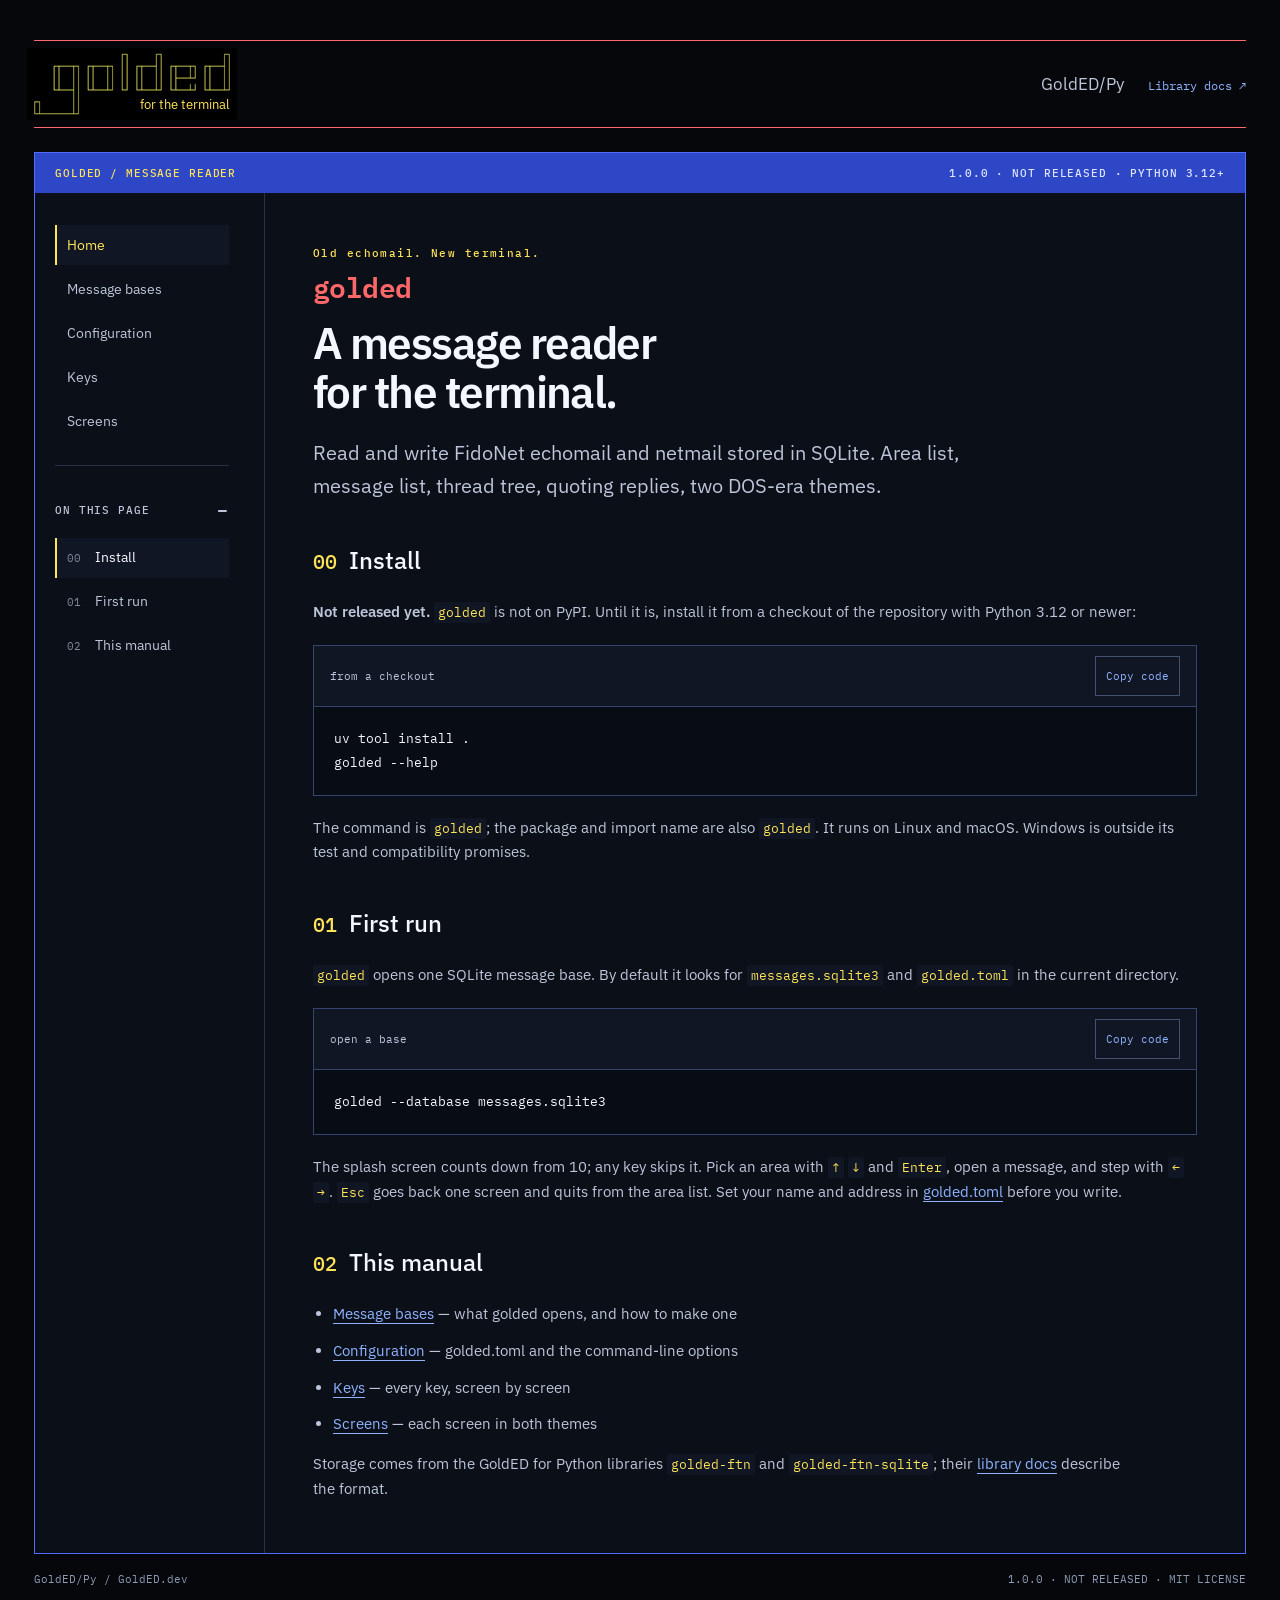
==== site/index.html @ e0a7cb3b "docs: add the HTML manual - Five pages in site/ (home, message bases, configuration, keys,   screens" ====
<!doctype html>
<html lang="en">
<head>
<meta charset="utf-8">
<meta name="viewport" content="width=device-width,initial-scale=1">
<meta name="description" content="golded reads and writes FidoNet echomail and netmail stored in SQLite, in a terminal UI modelled on GoldED.">
<title>golded · GoldED message reader</title>
<link rel="stylesheet" href="assets/manual.css">
<link rel="stylesheet" href="assets/golded.css">
</head>
<body>
<a class="skip" href="#install">Skip to content</a>
<div class="page">
<header class="masthead">
<a class="logo-mark" href="index.html" aria-label="golded home">
<img class="logo" src="assets/golded-logo.png" width="600" height="205" alt="GoldED">
<span class="logo-subtitle" aria-hidden="true">for the terminal</span>
</a>
<div><span>GoldED/Py</span><a href="https://golded-dev.github.io/golded-ftn-python-docs/">Library docs ↗</a></div>
</header>
<div class="shell">
<div class="bar"><span>GOLDED / MESSAGE READER</span><span>1.0.0 · NOT RELEASED · PYTHON 3.12+</span></div>
<div class="layout">
<aside><div class="sidebar">
<nav class="page-nav" aria-label="Manual"><a href="index.html" aria-current="page">Home</a><a href="database.html">Message bases</a><a href="config.html">Configuration</a><a href="keys.html">Keys</a><a href="screens.html">Screens</a></nav>
<details class="contents" open><summary>On this page</summary><nav class="nav" aria-label="Sections"><a href="#install"><span class="num">00</span>Install</a><a href="#first-run"><span class="num">01</span>First run</a><a href="#manual"><span class="num">02</span>This manual</a></nav></details>
</div></aside>
<main><p class="eyebrow">Old echomail. New terminal.</p><p class="command">golded</p><h1>A message reader for the terminal.</h1><p class="hero-lead">Read and write FidoNet echomail and netmail stored in SQLite. Area list, message list, thread tree, quoting replies, two DOS-era themes.</p><section class="guide-section" id="install"><div class="section-title"><span>00</span><h2>Install</h2></div><p><strong>Not released yet.</strong> <code>golded</code> is not on PyPI. Until it is, install it from a checkout of the repository with Python 3.12 or newer:</p><div class="code-pane" id="install-checkout"><div class="code-head"><span>from a checkout</span><button type="button" data-copy="install-checkout-text" hidden>Copy code</button></div><pre><code id="install-checkout-text">uv tool install .
golded --help
</code></pre></div><p>The command is <code>golded</code>; the package and import name are also <code>golded</code>. It runs on Linux and macOS. Windows is outside its test and compatibility promises.</p></section><section class="guide-section" id="first-run"><div class="section-title"><span>01</span><h2>First run</h2></div><p><code>golded</code> opens one SQLite message base. By default it looks for <code>messages.sqlite3</code> and <code>golded.toml</code> in the current directory.</p><div class="code-pane" id="first-run-code"><div class="code-head"><span>open a base</span><button type="button" data-copy="first-run-code-text" hidden>Copy code</button></div><pre><code id="first-run-code-text">golded --database messages.sqlite3
</code></pre></div><p>The splash screen counts down from 10; any key skips it. Pick an area with <code>↑</code> <code>↓</code> and <code>Enter</code>, open a message, and step with <code>←</code> <code>→</code>. <code>Esc</code> goes back one screen and quits from the area list. Set your name and address in <a href="config.html">golded.toml</a> before you write.</p></section><section class="guide-section" id="manual"><div class="section-title"><span>02</span><h2>This manual</h2></div><ul class="contract-list"><li><a href="database.html">Message bases</a> — what golded opens, and how to make one</li><li><a href="config.html">Configuration</a> — golded.toml and the command-line options</li><li><a href="keys.html">Keys</a> — every key, screen by screen</li><li><a href="screens.html">Screens</a> — each screen in both themes</li></ul><p>Storage comes from the GoldED for Python libraries <code>golded-ftn</code> and <code>golded-ftn-sqlite</code>; their <a href="https://golded-dev.github.io/golded-ftn-python-docs/">library docs</a> describe the format.</p></section></main>
</div></div>
<footer><span>GoldED/Py / GoldED.dev</span><span>1.0.0 · NOT RELEASED · MIT LICENSE</span></footer>
</div>

<script>
const contents=document.querySelector('.contents');
if(contents && window.matchMedia('(max-width:800px)').matches) contents.open=false;
for(const button of document.querySelectorAll('[data-copy]')){
  button.hidden=false;
  button.addEventListener('click', async () => {
    const node=document.getElementById(button.dataset.copy);
    const text=node.textContent;
    try {
      if(navigator.clipboard && window.isSecureContext){
        await navigator.clipboard.writeText(text);
      } else {
        const field=document.createElement('textarea');
        field.value=text;
        field.style.position='fixed';
        field.style.opacity='0';
        document.body.append(field);
        field.select();
        const ok=document.execCommand('copy');
        field.remove();
        button.focus();
        if(!ok) throw new Error('copy');
      }
      button.textContent='Copied';
    } catch {
      button.textContent='Select code';
      const range=document.createRange();
      range.selectNodeContents(node);
      const selection=window.getSelection();
      selection.removeAllRanges();
      selection.addRange(range);
    }
    setTimeout(() => button.textContent='Copy code', 1800);
  });
}
const links=[...document.querySelectorAll('.nav a')];
const sections=[...document.querySelectorAll('main section')];
function markSection(id){
  for(const link of links){
    if(link.hash === '#' + id) link.setAttribute('aria-current','location');
    else link.removeAttribute('aria-current');
  }
}
function track(){
  if(!sections.length) return;
  let current=sections[0].id;
  for(const section of sections){
    if(section.getBoundingClientRect().top <= 120) current=section.id;
  }
  const page=document.scrollingElement;
  if(page.scrollHeight > page.clientHeight &&
     Math.ceil(page.scrollTop + page.clientHeight) >= page.scrollHeight - 2){
    current=sections[sections.length - 1].id;
  }
  markSection(current);
}
window.addEventListener('scroll', track, {passive:true});
window.addEventListener('resize', track);
window.addEventListener('hashchange', () => {
  const selected=links.find(link => link.hash === window.location.hash);
  if(selected) markSection(selected.hash.slice(1));
  else track();
});
track();
</script>

</body>
</html>
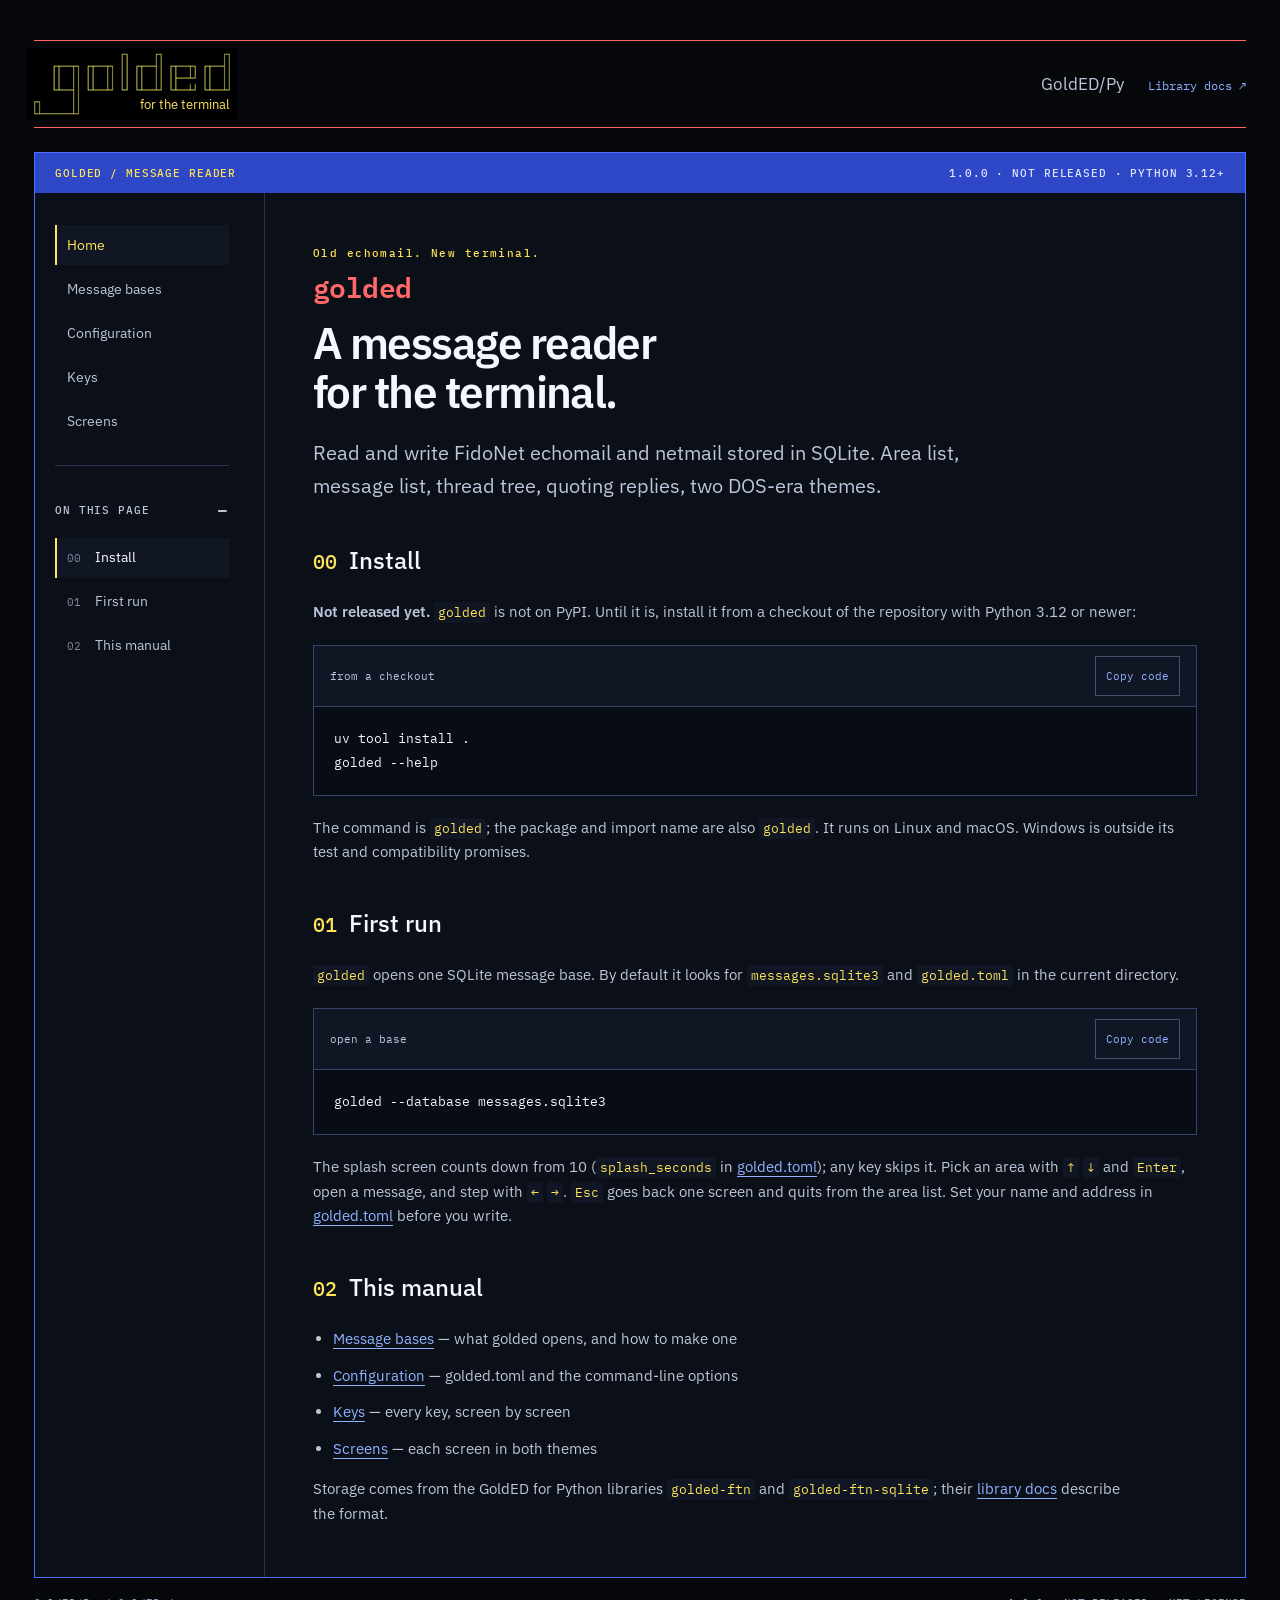
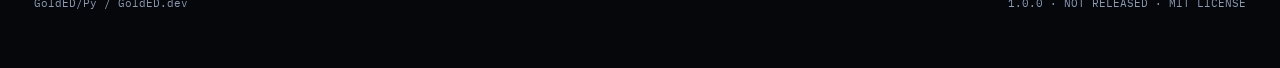
==== commit a3a2dd6c: "feat: make the splash countdown configurable - Add splash_seconds to golded.toml: default 10, 0 skip" ====
--- a/site/index.html
+++ b/site/index.html
@@ -28,7 +28,7 @@
 <main><p class="eyebrow">Old echomail. New terminal.</p><p class="command">golded</p><h1>A message reader for the terminal.</h1><p class="hero-lead">Read and write FidoNet echomail and netmail stored in SQLite. Area list, message list, thread tree, quoting replies, two DOS-era themes.</p><section class="guide-section" id="install"><div class="section-title"><span>00</span><h2>Install</h2></div><p><strong>Not released yet.</strong> <code>golded</code> is not on PyPI. Until it is, install it from a checkout of the repository with Python 3.12 or newer:</p><div class="code-pane" id="install-checkout"><div class="code-head"><span>from a checkout</span><button type="button" data-copy="install-checkout-text" hidden>Copy code</button></div><pre><code id="install-checkout-text">uv tool install .
 golded --help
 </code></pre></div><p>The command is <code>golded</code>; the package and import name are also <code>golded</code>. It runs on Linux and macOS. Windows is outside its test and compatibility promises.</p></section><section class="guide-section" id="first-run"><div class="section-title"><span>01</span><h2>First run</h2></div><p><code>golded</code> opens one SQLite message base. By default it looks for <code>messages.sqlite3</code> and <code>golded.toml</code> in the current directory.</p><div class="code-pane" id="first-run-code"><div class="code-head"><span>open a base</span><button type="button" data-copy="first-run-code-text" hidden>Copy code</button></div><pre><code id="first-run-code-text">golded --database messages.sqlite3
-</code></pre></div><p>The splash screen counts down from 10; any key skips it. Pick an area with <code>↑</code> <code>↓</code> and <code>Enter</code>, open a message, and step with <code>←</code> <code>→</code>. <code>Esc</code> goes back one screen and quits from the area list. Set your name and address in <a href="config.html">golded.toml</a> before you write.</p></section><section class="guide-section" id="manual"><div class="section-title"><span>02</span><h2>This manual</h2></div><ul class="contract-list"><li><a href="database.html">Message bases</a> — what golded opens, and how to make one</li><li><a href="config.html">Configuration</a> — golded.toml and the command-line options</li><li><a href="keys.html">Keys</a> — every key, screen by screen</li><li><a href="screens.html">Screens</a> — each screen in both themes</li></ul><p>Storage comes from the GoldED for Python libraries <code>golded-ftn</code> and <code>golded-ftn-sqlite</code>; their <a href="https://golded-dev.github.io/golded-ftn-python-docs/">library docs</a> describe the format.</p></section></main>
+</code></pre></div><p>The splash screen counts down from 10 (<code>splash_seconds</code> in <a href="config.html">golded.toml</a>); any key skips it. Pick an area with <code>↑</code> <code>↓</code> and <code>Enter</code>, open a message, and step with <code>←</code> <code>→</code>. <code>Esc</code> goes back one screen and quits from the area list. Set your name and address in <a href="config.html">golded.toml</a> before you write.</p></section><section class="guide-section" id="manual"><div class="section-title"><span>02</span><h2>This manual</h2></div><ul class="contract-list"><li><a href="database.html">Message bases</a> — what golded opens, and how to make one</li><li><a href="config.html">Configuration</a> — golded.toml and the command-line options</li><li><a href="keys.html">Keys</a> — every key, screen by screen</li><li><a href="screens.html">Screens</a> — each screen in both themes</li></ul><p>Storage comes from the GoldED for Python libraries <code>golded-ftn</code> and <code>golded-ftn-sqlite</code>; their <a href="https://golded-dev.github.io/golded-ftn-python-docs/">library docs</a> describe the format.</p></section></main>
 </div></div>
 <footer><span>GoldED/Py / GoldED.dev</span><span>1.0.0 · NOT RELEASED · MIT LICENSE</span></footer>
 </div>
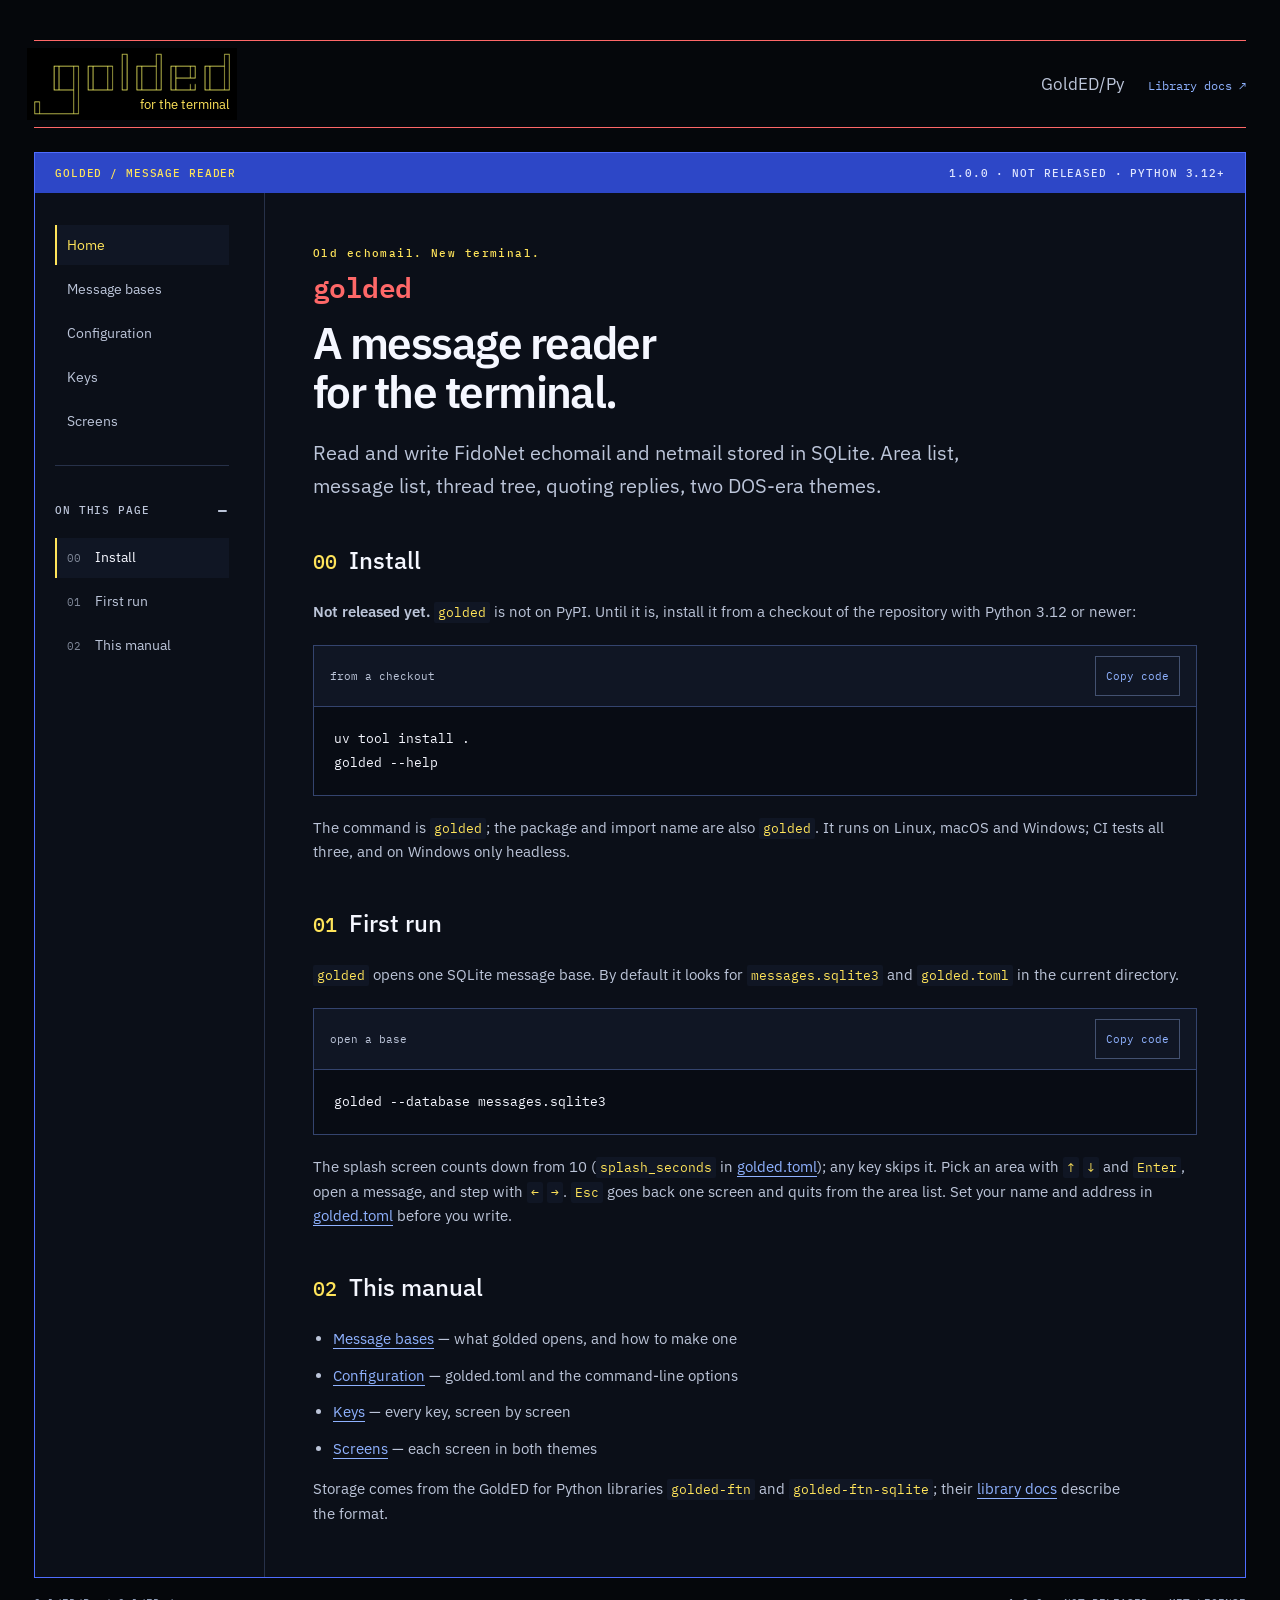
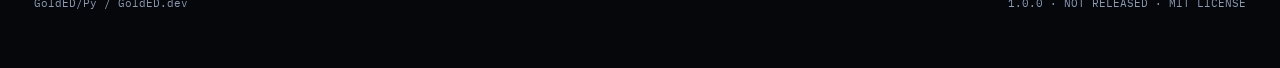
==== commit ad2fa6bc: "ci: require Windows in the test matrix Nobody can test golded by hand on Windows, so CI has to pass " ====
--- a/site/index.html
+++ b/site/index.html
@@ -27,7 +27,7 @@
 </div></aside>
 <main><p class="eyebrow">Old echomail. New terminal.</p><p class="command">golded</p><h1>A message reader for the terminal.</h1><p class="hero-lead">Read and write FidoNet echomail and netmail stored in SQLite. Area list, message list, thread tree, quoting replies, two DOS-era themes.</p><section class="guide-section" id="install"><div class="section-title"><span>00</span><h2>Install</h2></div><p><strong>Not released yet.</strong> <code>golded</code> is not on PyPI. Until it is, install it from a checkout of the repository with Python 3.12 or newer:</p><div class="code-pane" id="install-checkout"><div class="code-head"><span>from a checkout</span><button type="button" data-copy="install-checkout-text" hidden>Copy code</button></div><pre><code id="install-checkout-text">uv tool install .
 golded --help
-</code></pre></div><p>The command is <code>golded</code>; the package and import name are also <code>golded</code>. It runs on Linux and macOS. Windows is outside its test and compatibility promises.</p></section><section class="guide-section" id="first-run"><div class="section-title"><span>01</span><h2>First run</h2></div><p><code>golded</code> opens one SQLite message base. By default it looks for <code>messages.sqlite3</code> and <code>golded.toml</code> in the current directory.</p><div class="code-pane" id="first-run-code"><div class="code-head"><span>open a base</span><button type="button" data-copy="first-run-code-text" hidden>Copy code</button></div><pre><code id="first-run-code-text">golded --database messages.sqlite3
+</code></pre></div><p>The command is <code>golded</code>; the package and import name are also <code>golded</code>. It runs on Linux, macOS and Windows; CI tests all three, and on Windows only headless.</p></section><section class="guide-section" id="first-run"><div class="section-title"><span>01</span><h2>First run</h2></div><p><code>golded</code> opens one SQLite message base. By default it looks for <code>messages.sqlite3</code> and <code>golded.toml</code> in the current directory.</p><div class="code-pane" id="first-run-code"><div class="code-head"><span>open a base</span><button type="button" data-copy="first-run-code-text" hidden>Copy code</button></div><pre><code id="first-run-code-text">golded --database messages.sqlite3
 </code></pre></div><p>The splash screen counts down from 10 (<code>splash_seconds</code> in <a href="config.html">golded.toml</a>); any key skips it. Pick an area with <code>↑</code> <code>↓</code> and <code>Enter</code>, open a message, and step with <code>←</code> <code>→</code>. <code>Esc</code> goes back one screen and quits from the area list. Set your name and address in <a href="config.html">golded.toml</a> before you write.</p></section><section class="guide-section" id="manual"><div class="section-title"><span>02</span><h2>This manual</h2></div><ul class="contract-list"><li><a href="database.html">Message bases</a> — what golded opens, and how to make one</li><li><a href="config.html">Configuration</a> — golded.toml and the command-line options</li><li><a href="keys.html">Keys</a> — every key, screen by screen</li><li><a href="screens.html">Screens</a> — each screen in both themes</li></ul><p>Storage comes from the GoldED for Python libraries <code>golded-ftn</code> and <code>golded-ftn-sqlite</code>; their <a href="https://golded-dev.github.io/golded-ftn-python-docs/">library docs</a> describe the format.</p></section></main>
 </div></div>
 <footer><span>GoldED/Py / GoldED.dev</span><span>1.0.0 · NOT RELEASED · MIT LICENSE</span></footer>
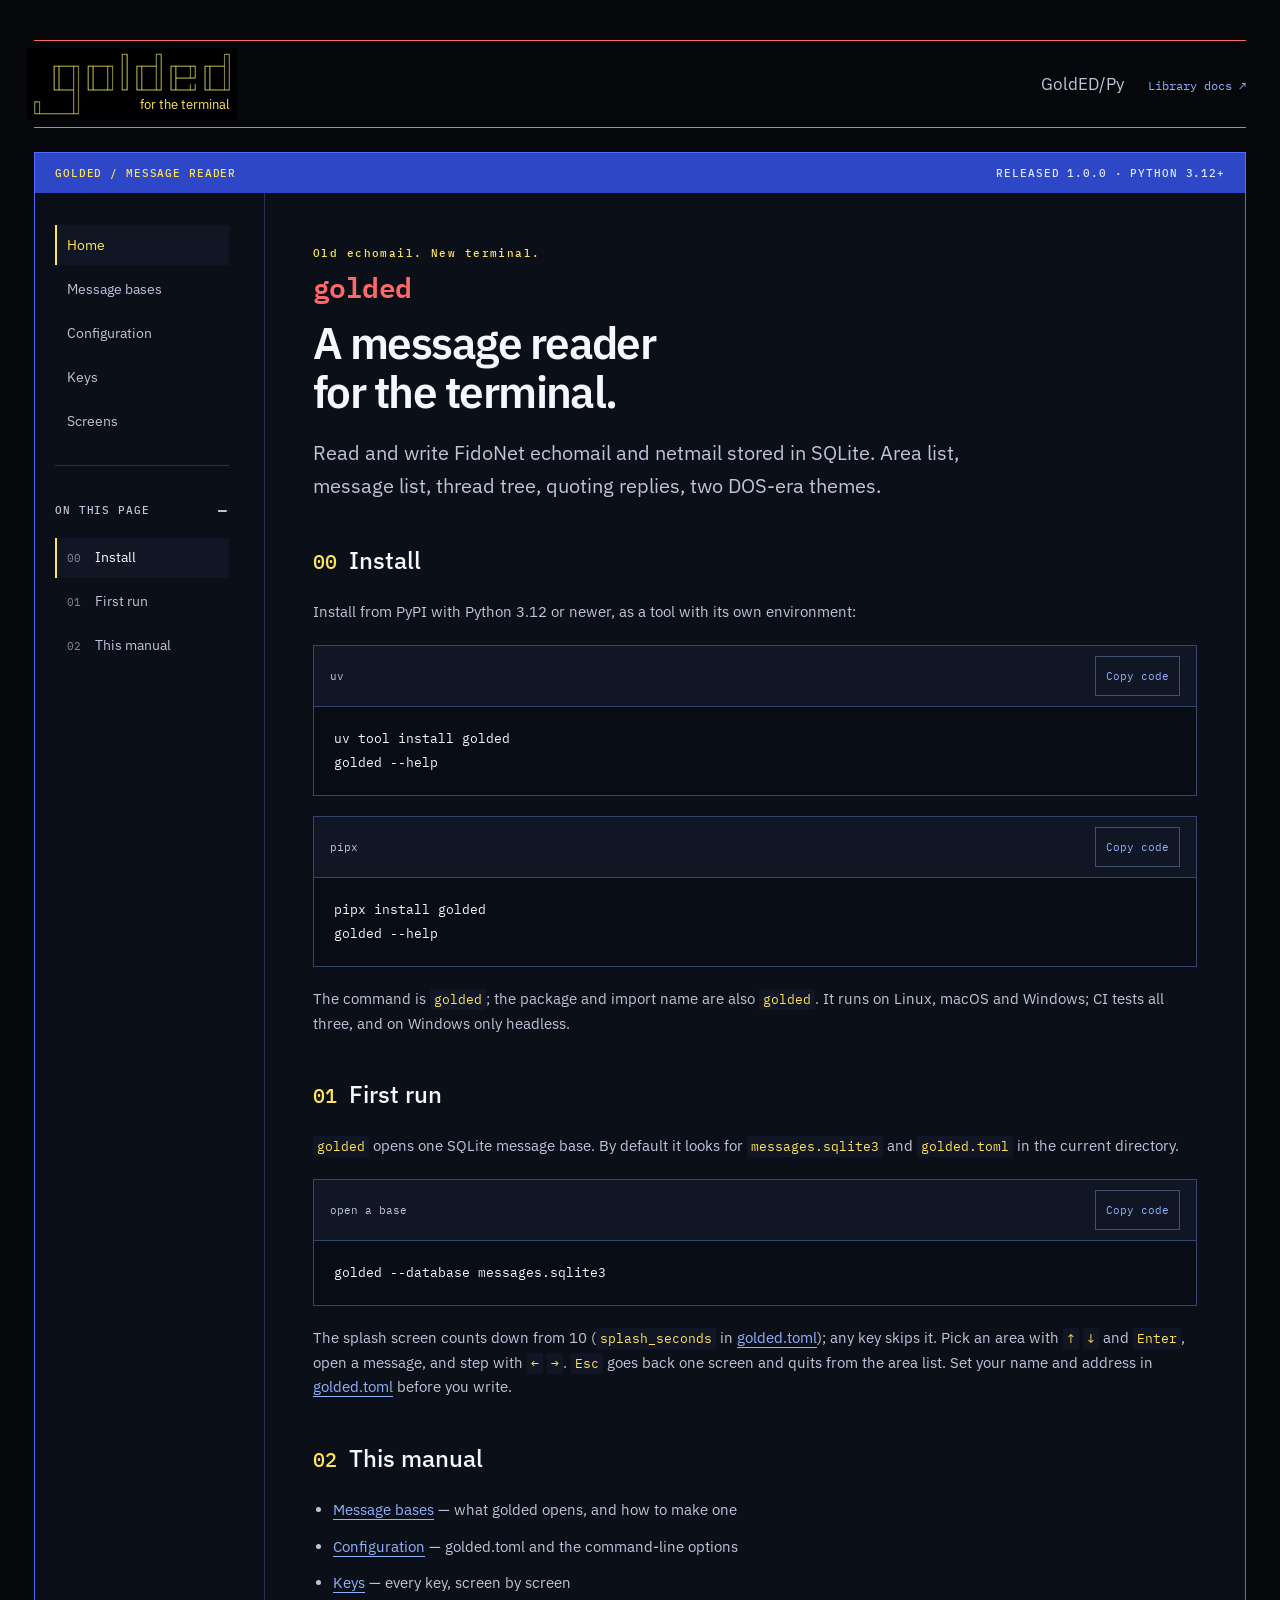
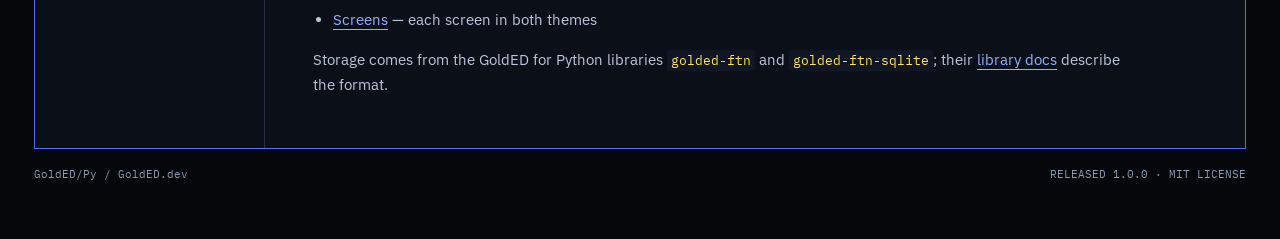
==== commit 52713177: "docs: publish the golded manual Show installation instructions for golded 1.0.0 now that it is avail" ====
--- a/site/index.html
+++ b/site/index.html
@@ -19,18 +19,20 @@
 <div><span>GoldED/Py</span><a href="https://golded-dev.github.io/golded-ftn-python-docs/">Library docs ↗</a></div>
 </header>
 <div class="shell">
-<div class="bar"><span>GOLDED / MESSAGE READER</span><span>1.0.0 · NOT RELEASED · PYTHON 3.12+</span></div>
+<div class="bar"><span>GOLDED / MESSAGE READER</span><span>RELEASED 1.0.0 · PYTHON 3.12+</span></div>
 <div class="layout">
 <aside><div class="sidebar">
 <nav class="page-nav" aria-label="Manual"><a href="index.html" aria-current="page">Home</a><a href="database.html">Message bases</a><a href="config.html">Configuration</a><a href="keys.html">Keys</a><a href="screens.html">Screens</a></nav>
 <details class="contents" open><summary>On this page</summary><nav class="nav" aria-label="Sections"><a href="#install"><span class="num">00</span>Install</a><a href="#first-run"><span class="num">01</span>First run</a><a href="#manual"><span class="num">02</span>This manual</a></nav></details>
 </div></aside>
-<main><p class="eyebrow">Old echomail. New terminal.</p><p class="command">golded</p><h1>A message reader for the terminal.</h1><p class="hero-lead">Read and write FidoNet echomail and netmail stored in SQLite. Area list, message list, thread tree, quoting replies, two DOS-era themes.</p><section class="guide-section" id="install"><div class="section-title"><span>00</span><h2>Install</h2></div><p><strong>Not released yet.</strong> <code>golded</code> is not on PyPI. Until it is, install it from a checkout of the repository with Python 3.12 or newer:</p><div class="code-pane" id="install-checkout"><div class="code-head"><span>from a checkout</span><button type="button" data-copy="install-checkout-text" hidden>Copy code</button></div><pre><code id="install-checkout-text">uv tool install .
+<main><p class="eyebrow">Old echomail. New terminal.</p><p class="command">golded</p><h1>A message reader for the terminal.</h1><p class="hero-lead">Read and write FidoNet echomail and netmail stored in SQLite. Area list, message list, thread tree, quoting replies, two DOS-era themes.</p><section class="guide-section" id="install"><div class="section-title"><span>00</span><h2>Install</h2></div><p>Install from PyPI with Python 3.12 or newer, as a tool with its own environment:</p><div class="code-pane" id="install-uv"><div class="code-head"><span>uv</span><button type="button" data-copy="install-uv-text" hidden>Copy code</button></div><pre><code id="install-uv-text">uv tool install golded
+golded --help
+</code></pre></div><div class="code-pane" id="install-pipx"><div class="code-head"><span>pipx</span><button type="button" data-copy="install-pipx-text" hidden>Copy code</button></div><pre><code id="install-pipx-text">pipx install golded
 golded --help
 </code></pre></div><p>The command is <code>golded</code>; the package and import name are also <code>golded</code>. It runs on Linux, macOS and Windows; CI tests all three, and on Windows only headless.</p></section><section class="guide-section" id="first-run"><div class="section-title"><span>01</span><h2>First run</h2></div><p><code>golded</code> opens one SQLite message base. By default it looks for <code>messages.sqlite3</code> and <code>golded.toml</code> in the current directory.</p><div class="code-pane" id="first-run-code"><div class="code-head"><span>open a base</span><button type="button" data-copy="first-run-code-text" hidden>Copy code</button></div><pre><code id="first-run-code-text">golded --database messages.sqlite3
 </code></pre></div><p>The splash screen counts down from 10 (<code>splash_seconds</code> in <a href="config.html">golded.toml</a>); any key skips it. Pick an area with <code>↑</code> <code>↓</code> and <code>Enter</code>, open a message, and step with <code>←</code> <code>→</code>. <code>Esc</code> goes back one screen and quits from the area list. Set your name and address in <a href="config.html">golded.toml</a> before you write.</p></section><section class="guide-section" id="manual"><div class="section-title"><span>02</span><h2>This manual</h2></div><ul class="contract-list"><li><a href="database.html">Message bases</a> — what golded opens, and how to make one</li><li><a href="config.html">Configuration</a> — golded.toml and the command-line options</li><li><a href="keys.html">Keys</a> — every key, screen by screen</li><li><a href="screens.html">Screens</a> — each screen in both themes</li></ul><p>Storage comes from the GoldED for Python libraries <code>golded-ftn</code> and <code>golded-ftn-sqlite</code>; their <a href="https://golded-dev.github.io/golded-ftn-python-docs/">library docs</a> describe the format.</p></section></main>
 </div></div>
-<footer><span>GoldED/Py / GoldED.dev</span><span>1.0.0 · NOT RELEASED · MIT LICENSE</span></footer>
+<footer><span>GoldED/Py / GoldED.dev</span><span>RELEASED 1.0.0 · MIT LICENSE</span></footer>
 </div>
 
 <script>
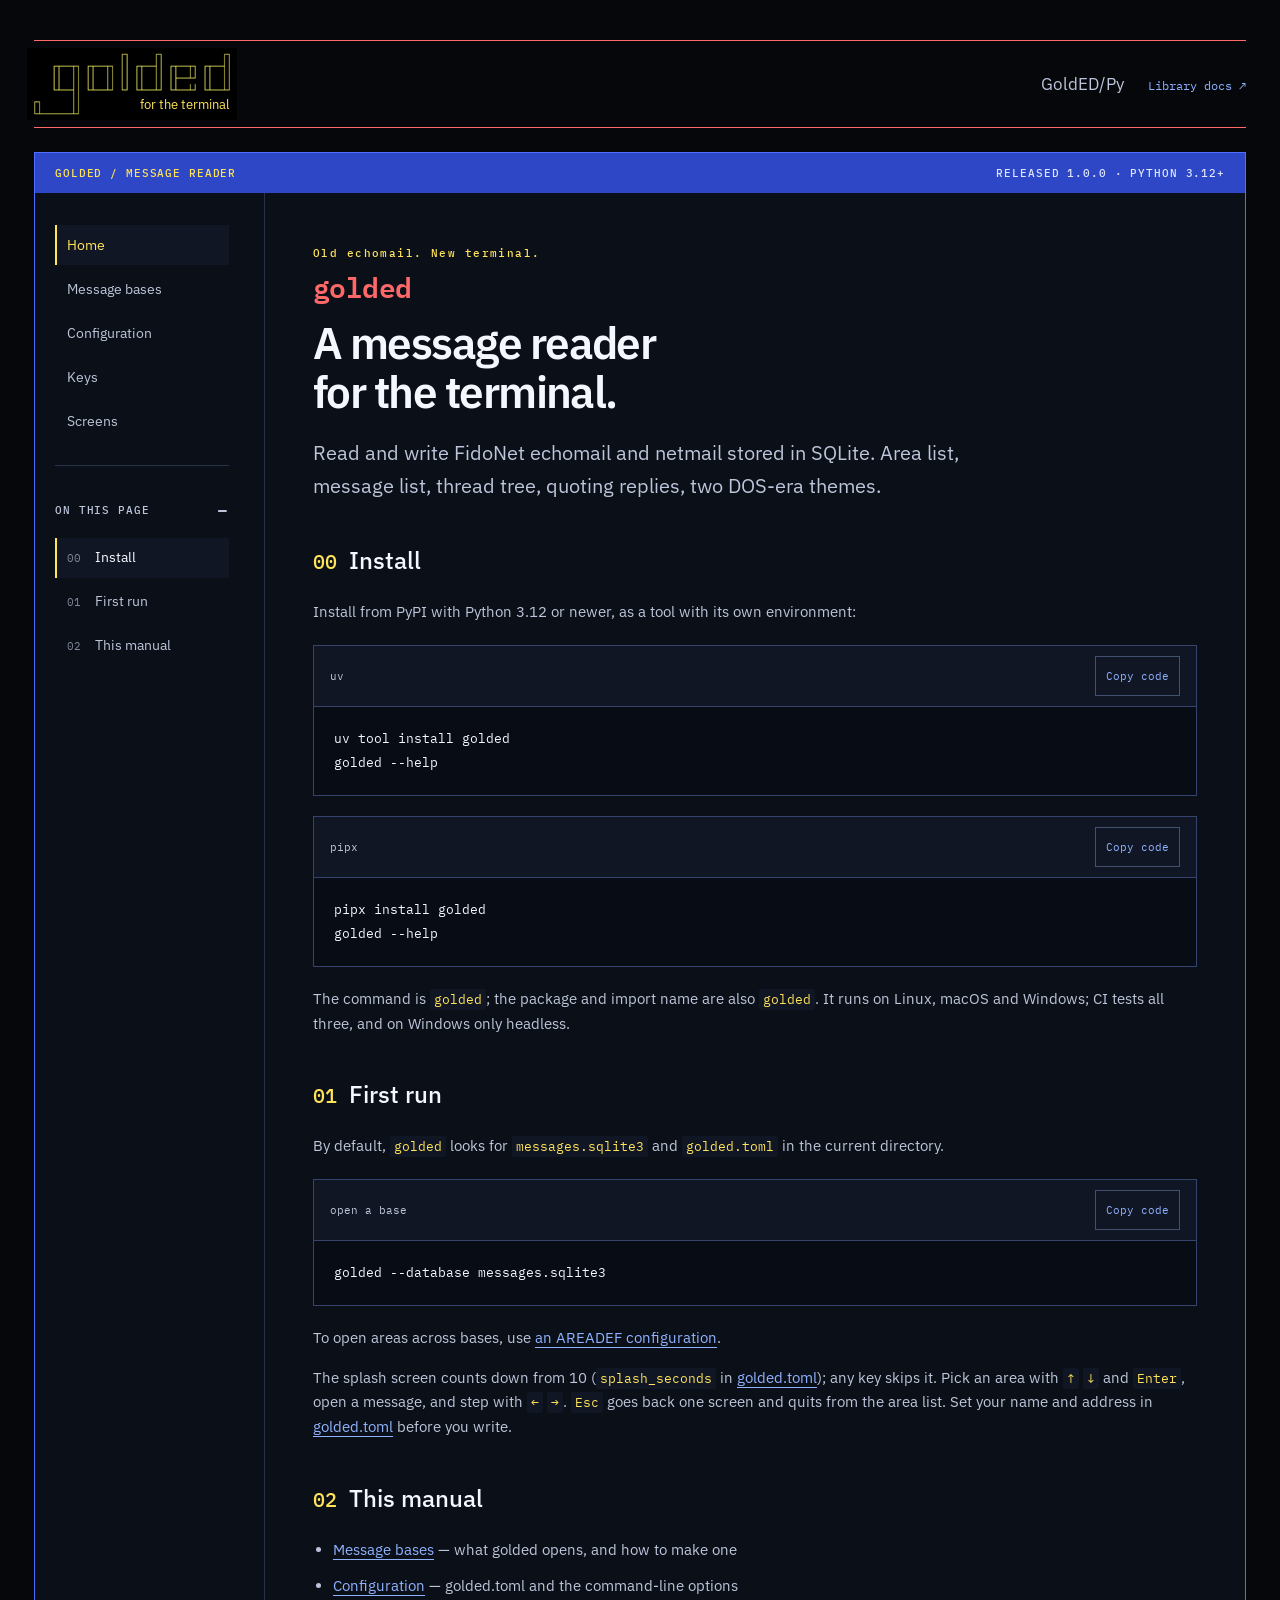
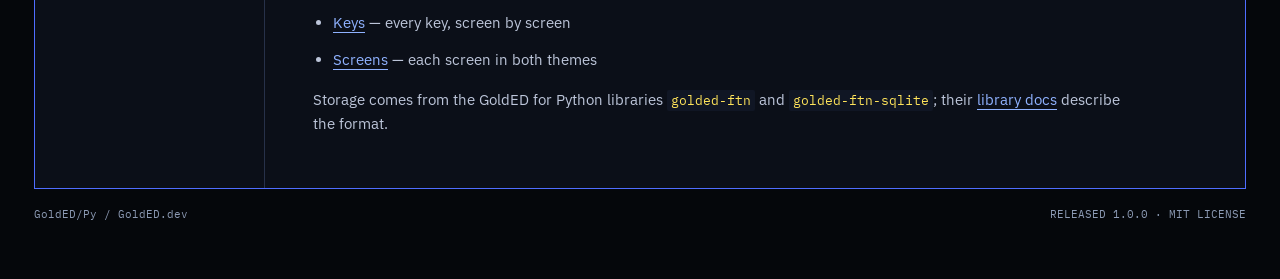
==== commit ad5fd250: "feat: support classic GoldED area configuration Read AREADEF entries and route configured areas to t" ====
--- a/site/index.html
+++ b/site/index.html
@@ -29,8 +29,8 @@
 golded --help
 </code></pre></div><div class="code-pane" id="install-pipx"><div class="code-head"><span>pipx</span><button type="button" data-copy="install-pipx-text" hidden>Copy code</button></div><pre><code id="install-pipx-text">pipx install golded
 golded --help
-</code></pre></div><p>The command is <code>golded</code>; the package and import name are also <code>golded</code>. It runs on Linux, macOS and Windows; CI tests all three, and on Windows only headless.</p></section><section class="guide-section" id="first-run"><div class="section-title"><span>01</span><h2>First run</h2></div><p><code>golded</code> opens one SQLite message base. By default it looks for <code>messages.sqlite3</code> and <code>golded.toml</code> in the current directory.</p><div class="code-pane" id="first-run-code"><div class="code-head"><span>open a base</span><button type="button" data-copy="first-run-code-text" hidden>Copy code</button></div><pre><code id="first-run-code-text">golded --database messages.sqlite3
-</code></pre></div><p>The splash screen counts down from 10 (<code>splash_seconds</code> in <a href="config.html">golded.toml</a>); any key skips it. Pick an area with <code>↑</code> <code>↓</code> and <code>Enter</code>, open a message, and step with <code>←</code> <code>→</code>. <code>Esc</code> goes back one screen and quits from the area list. Set your name and address in <a href="config.html">golded.toml</a> before you write.</p></section><section class="guide-section" id="manual"><div class="section-title"><span>02</span><h2>This manual</h2></div><ul class="contract-list"><li><a href="database.html">Message bases</a> — what golded opens, and how to make one</li><li><a href="config.html">Configuration</a> — golded.toml and the command-line options</li><li><a href="keys.html">Keys</a> — every key, screen by screen</li><li><a href="screens.html">Screens</a> — each screen in both themes</li></ul><p>Storage comes from the GoldED for Python libraries <code>golded-ftn</code> and <code>golded-ftn-sqlite</code>; their <a href="https://golded-dev.github.io/golded-ftn-python-docs/">library docs</a> describe the format.</p></section></main>
+</code></pre></div><p>The command is <code>golded</code>; the package and import name are also <code>golded</code>. It runs on Linux, macOS and Windows; CI tests all three, and on Windows only headless.</p></section><section class="guide-section" id="first-run"><div class="section-title"><span>01</span><h2>First run</h2></div><p>By default, <code>golded</code> looks for <code>messages.sqlite3</code> and <code>golded.toml</code> in the current directory.</p><div class="code-pane" id="first-run-code"><div class="code-head"><span>open a base</span><button type="button" data-copy="first-run-code-text" hidden>Copy code</button></div><pre><code id="first-run-code-text">golded --database messages.sqlite3
+</code></pre></div><p>To open areas across bases, use <a href="config.html#areadef">an AREADEF configuration</a>.</p><p>The splash screen counts down from 10 (<code>splash_seconds</code> in <a href="config.html">golded.toml</a>); any key skips it. Pick an area with <code>↑</code> <code>↓</code> and <code>Enter</code>, open a message, and step with <code>←</code> <code>→</code>. <code>Esc</code> goes back one screen and quits from the area list. Set your name and address in <a href="config.html">golded.toml</a> before you write.</p></section><section class="guide-section" id="manual"><div class="section-title"><span>02</span><h2>This manual</h2></div><ul class="contract-list"><li><a href="database.html">Message bases</a> — what golded opens, and how to make one</li><li><a href="config.html">Configuration</a> — golded.toml and the command-line options</li><li><a href="keys.html">Keys</a> — every key, screen by screen</li><li><a href="screens.html">Screens</a> — each screen in both themes</li></ul><p>Storage comes from the GoldED for Python libraries <code>golded-ftn</code> and <code>golded-ftn-sqlite</code>; their <a href="https://golded-dev.github.io/golded-ftn-python-docs/">library docs</a> describe the format.</p></section></main>
 </div></div>
 <footer><span>GoldED/Py / GoldED.dev</span><span>RELEASED 1.0.0 · MIT LICENSE</span></footer>
 </div>
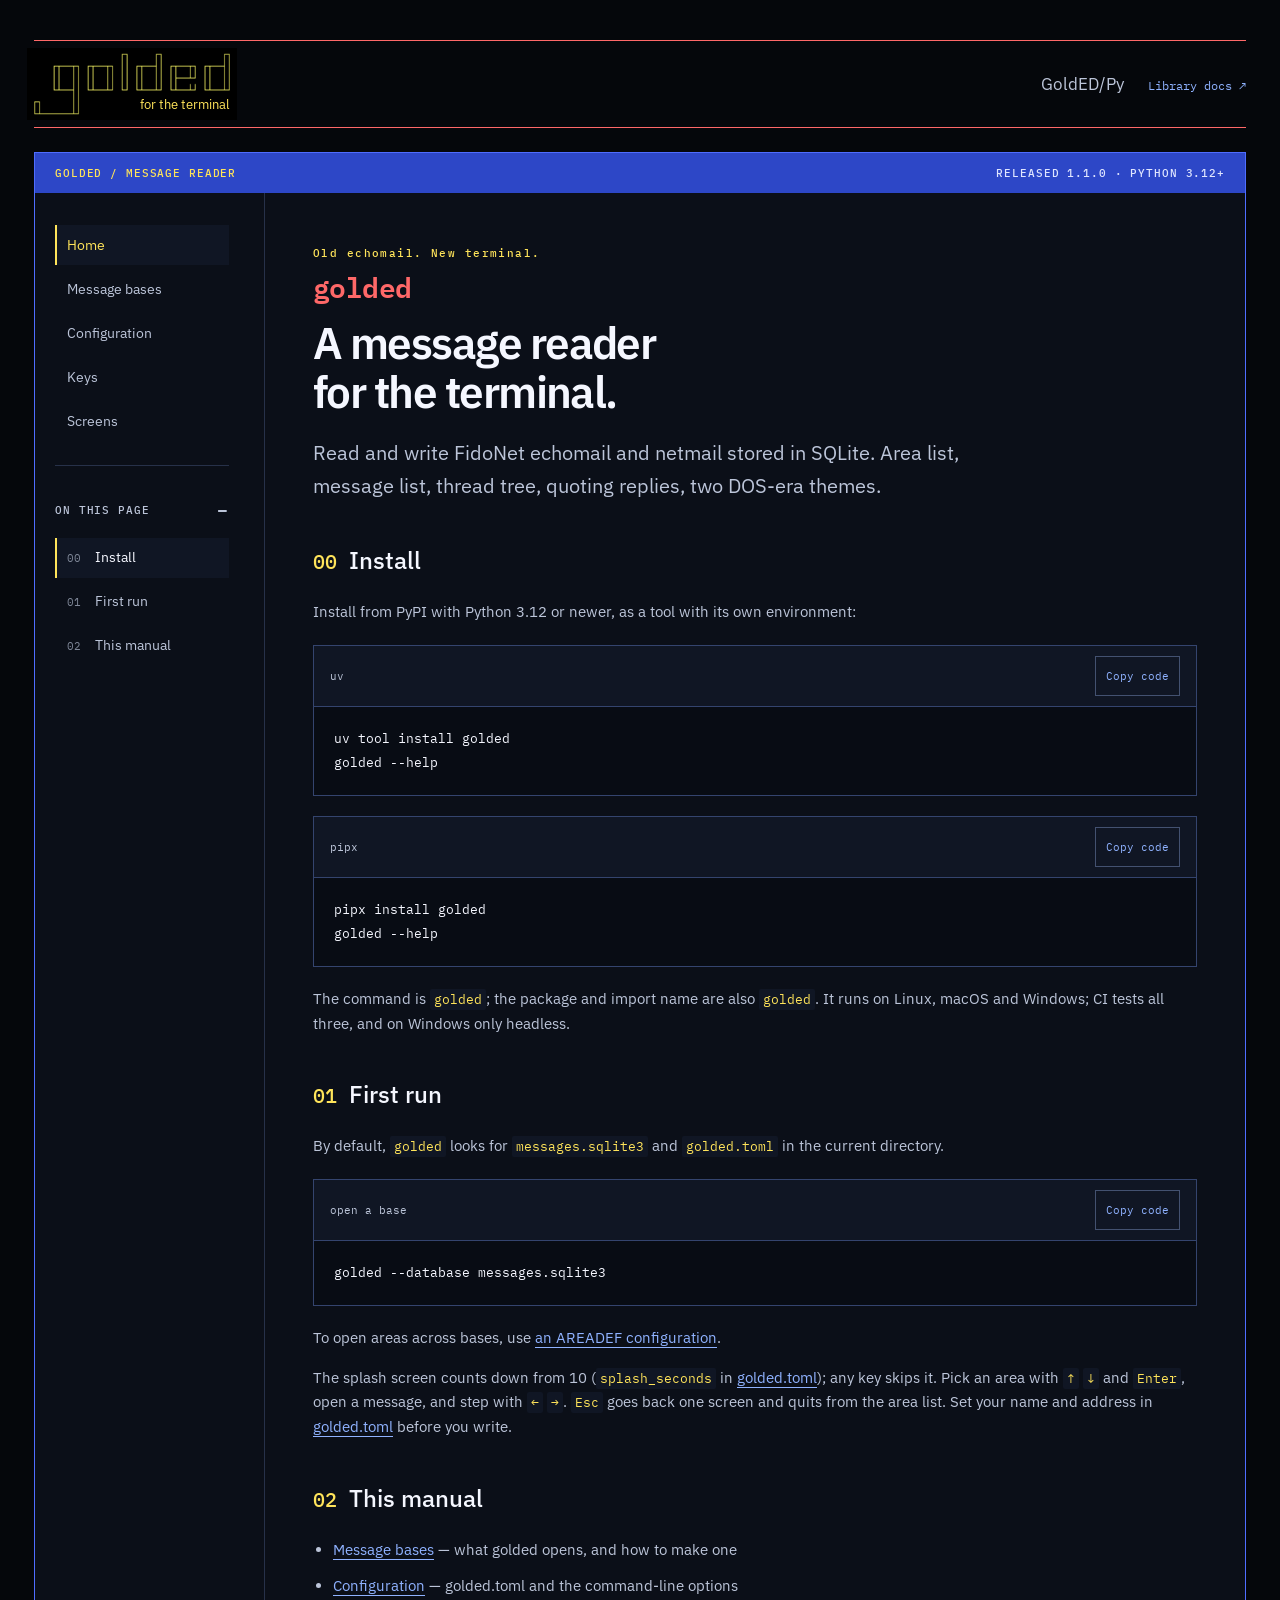
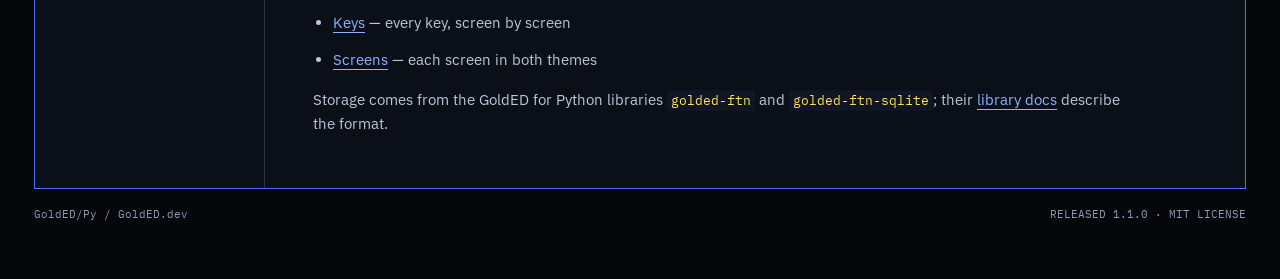
==== commit b6fd0a2b: "chore: prepare GoldED 1.1.0 Release the combined message-base support and require the Windows writer" ====
--- a/site/index.html
+++ b/site/index.html
@@ -19,7 +19,7 @@
 <div><span>GoldED/Py</span><a href="https://golded-dev.github.io/golded-ftn-python-docs/">Library docs ↗</a></div>
 </header>
 <div class="shell">
-<div class="bar"><span>GOLDED / MESSAGE READER</span><span>RELEASED 1.0.0 · PYTHON 3.12+</span></div>
+<div class="bar"><span>GOLDED / MESSAGE READER</span><span>RELEASED 1.1.0 · PYTHON 3.12+</span></div>
 <div class="layout">
 <aside><div class="sidebar">
 <nav class="page-nav" aria-label="Manual"><a href="index.html" aria-current="page">Home</a><a href="database.html">Message bases</a><a href="config.html">Configuration</a><a href="keys.html">Keys</a><a href="screens.html">Screens</a></nav>
@@ -32,7 +32,7 @@
 </code></pre></div><p>The command is <code>golded</code>; the package and import name are also <code>golded</code>. It runs on Linux, macOS and Windows; CI tests all three, and on Windows only headless.</p></section><section class="guide-section" id="first-run"><div class="section-title"><span>01</span><h2>First run</h2></div><p>By default, <code>golded</code> looks for <code>messages.sqlite3</code> and <code>golded.toml</code> in the current directory.</p><div class="code-pane" id="first-run-code"><div class="code-head"><span>open a base</span><button type="button" data-copy="first-run-code-text" hidden>Copy code</button></div><pre><code id="first-run-code-text">golded --database messages.sqlite3
 </code></pre></div><p>To open areas across bases, use <a href="config.html#areadef">an AREADEF configuration</a>.</p><p>The splash screen counts down from 10 (<code>splash_seconds</code> in <a href="config.html">golded.toml</a>); any key skips it. Pick an area with <code>↑</code> <code>↓</code> and <code>Enter</code>, open a message, and step with <code>←</code> <code>→</code>. <code>Esc</code> goes back one screen and quits from the area list. Set your name and address in <a href="config.html">golded.toml</a> before you write.</p></section><section class="guide-section" id="manual"><div class="section-title"><span>02</span><h2>This manual</h2></div><ul class="contract-list"><li><a href="database.html">Message bases</a> — what golded opens, and how to make one</li><li><a href="config.html">Configuration</a> — golded.toml and the command-line options</li><li><a href="keys.html">Keys</a> — every key, screen by screen</li><li><a href="screens.html">Screens</a> — each screen in both themes</li></ul><p>Storage comes from the GoldED for Python libraries <code>golded-ftn</code> and <code>golded-ftn-sqlite</code>; their <a href="https://golded-dev.github.io/golded-ftn-python-docs/">library docs</a> describe the format.</p></section></main>
 </div></div>
-<footer><span>GoldED/Py / GoldED.dev</span><span>RELEASED 1.0.0 · MIT LICENSE</span></footer>
+<footer><span>GoldED/Py / GoldED.dev</span><span>RELEASED 1.1.0 · MIT LICENSE</span></footer>
 </div>
 
 <script>
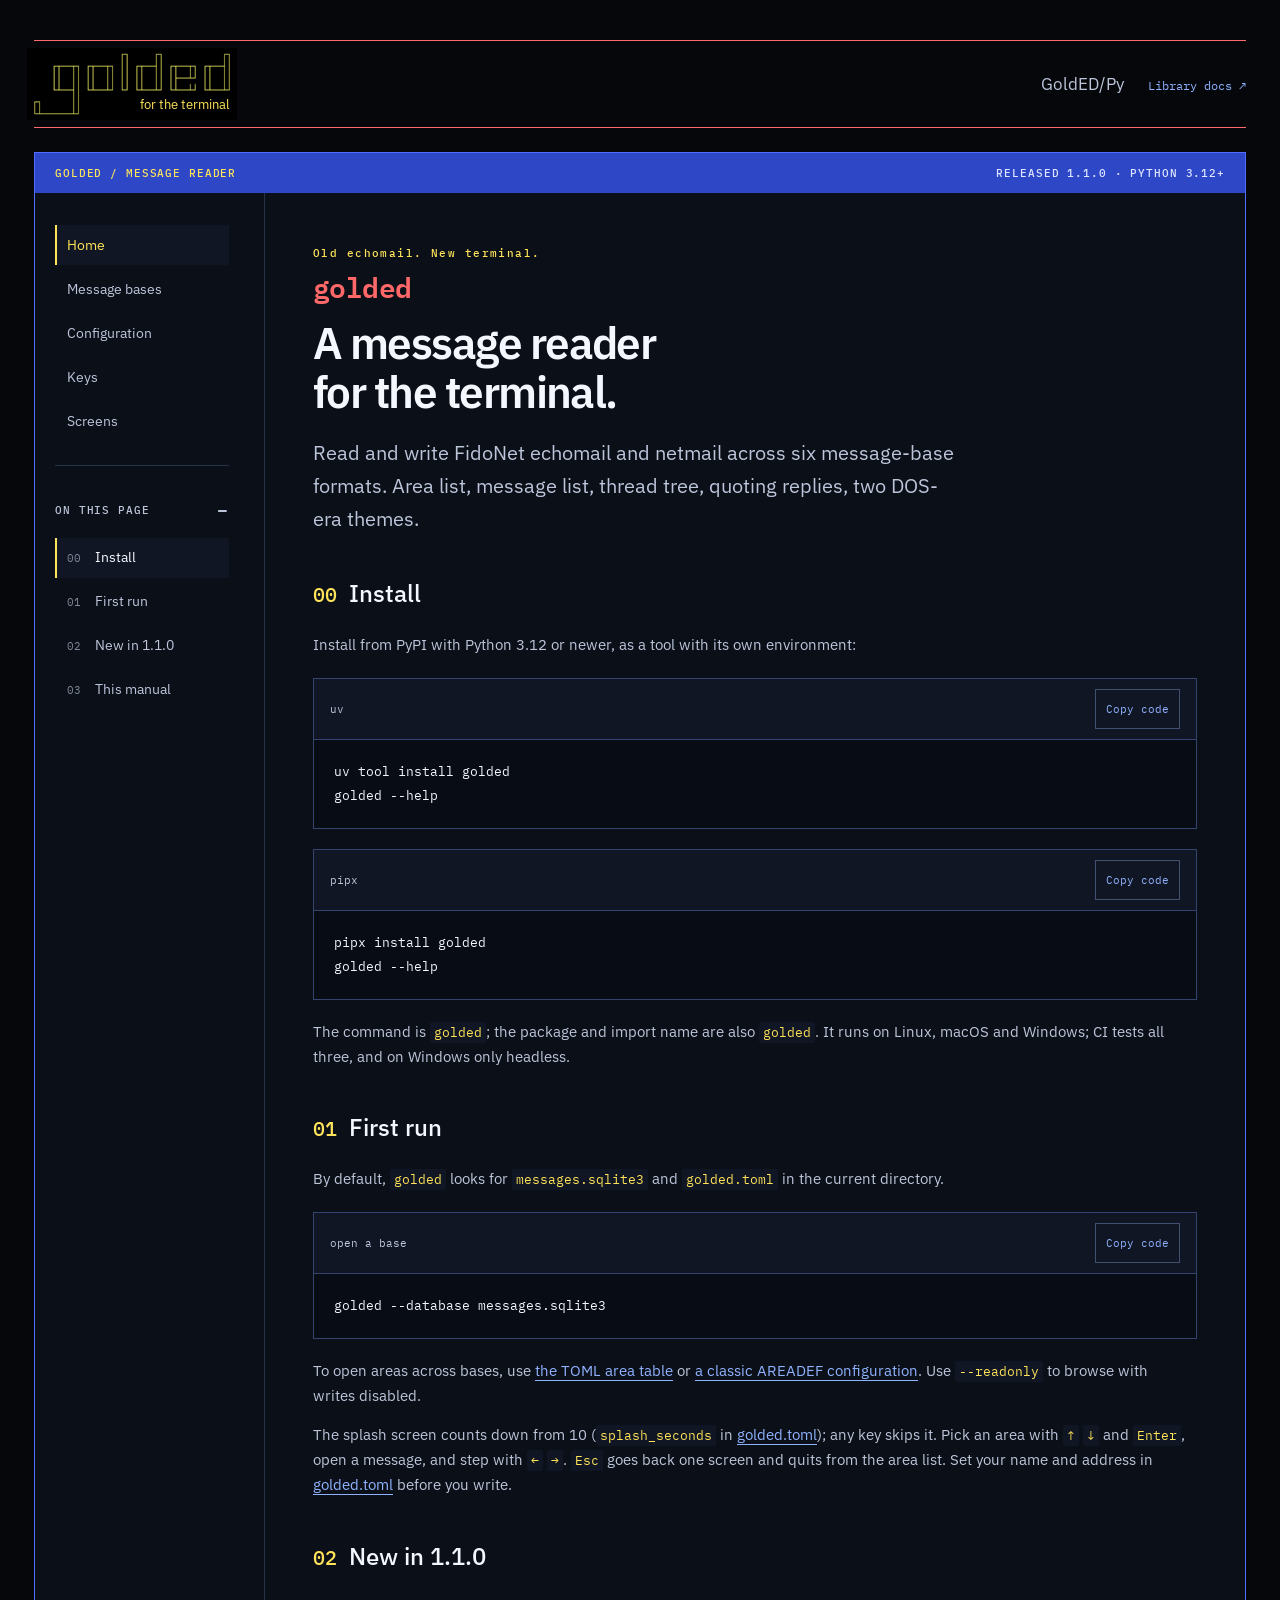
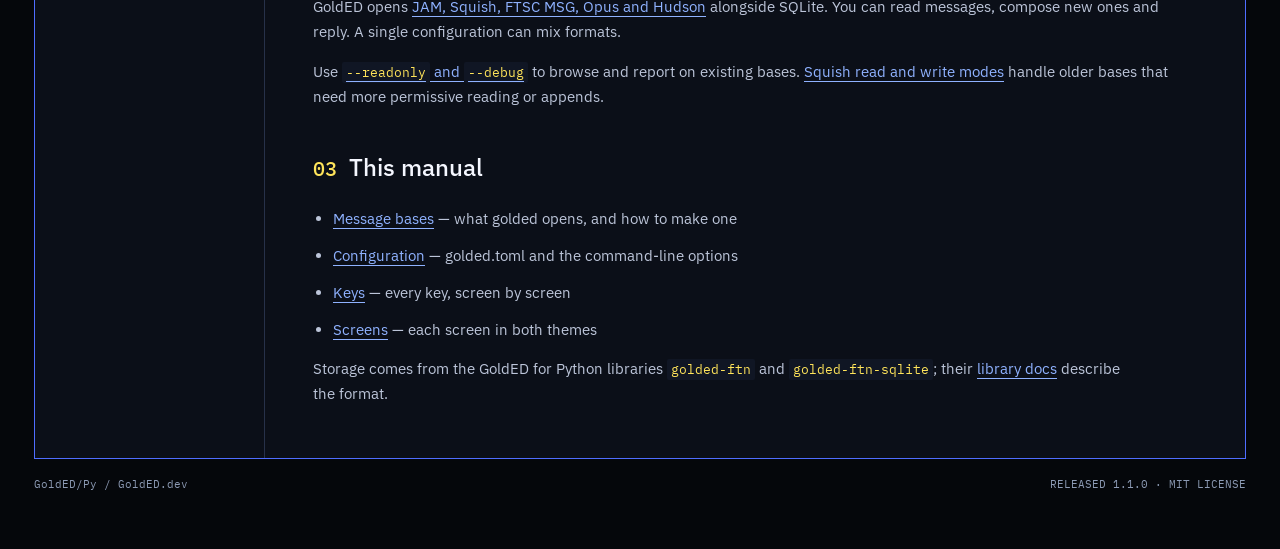
==== commit 8aa54f51: "docs: explain GoldED 1.1 message formats Show all supported formats in classic and TOML examples, ex" ====
--- a/site/index.html
+++ b/site/index.html
@@ -3,7 +3,7 @@
 <head>
 <meta charset="utf-8">
 <meta name="viewport" content="width=device-width,initial-scale=1">
-<meta name="description" content="golded reads and writes FidoNet echomail and netmail stored in SQLite, in a terminal UI modelled on GoldED.">
+<meta name="description" content="golded reads and writes FidoNet echomail and netmail stored in SQLite, JAM, Squish, MSG, Opus and Hudson, in a terminal UI modelled on GoldED.">
 <title>golded · GoldED message reader</title>
 <link rel="stylesheet" href="assets/manual.css">
 <link rel="stylesheet" href="assets/golded.css">
@@ -23,14 +23,14 @@
 <div class="layout">
 <aside><div class="sidebar">
 <nav class="page-nav" aria-label="Manual"><a href="index.html" aria-current="page">Home</a><a href="database.html">Message bases</a><a href="config.html">Configuration</a><a href="keys.html">Keys</a><a href="screens.html">Screens</a></nav>
-<details class="contents" open><summary>On this page</summary><nav class="nav" aria-label="Sections"><a href="#install"><span class="num">00</span>Install</a><a href="#first-run"><span class="num">01</span>First run</a><a href="#manual"><span class="num">02</span>This manual</a></nav></details>
+<details class="contents" open><summary>On this page</summary><nav class="nav" aria-label="Sections"><a href="#install"><span class="num">00</span>Install</a><a href="#first-run"><span class="num">01</span>First run</a><a href="#release"><span class="num">02</span>New in 1.1.0</a><a href="#manual"><span class="num">03</span>This manual</a></nav></details>
 </div></aside>
-<main><p class="eyebrow">Old echomail. New terminal.</p><p class="command">golded</p><h1>A message reader for the terminal.</h1><p class="hero-lead">Read and write FidoNet echomail and netmail stored in SQLite. Area list, message list, thread tree, quoting replies, two DOS-era themes.</p><section class="guide-section" id="install"><div class="section-title"><span>00</span><h2>Install</h2></div><p>Install from PyPI with Python 3.12 or newer, as a tool with its own environment:</p><div class="code-pane" id="install-uv"><div class="code-head"><span>uv</span><button type="button" data-copy="install-uv-text" hidden>Copy code</button></div><pre><code id="install-uv-text">uv tool install golded
+<main><p class="eyebrow">Old echomail. New terminal.</p><p class="command">golded</p><h1>A message reader for the terminal.</h1><p class="hero-lead">Read and write FidoNet echomail and netmail across six message-base formats. Area list, message list, thread tree, quoting replies, two DOS-era themes.</p><section class="guide-section" id="install"><div class="section-title"><span>00</span><h2>Install</h2></div><p>Install from PyPI with Python 3.12 or newer, as a tool with its own environment:</p><div class="code-pane" id="install-uv"><div class="code-head"><span>uv</span><button type="button" data-copy="install-uv-text" hidden>Copy code</button></div><pre><code id="install-uv-text">uv tool install golded
 golded --help
 </code></pre></div><div class="code-pane" id="install-pipx"><div class="code-head"><span>pipx</span><button type="button" data-copy="install-pipx-text" hidden>Copy code</button></div><pre><code id="install-pipx-text">pipx install golded
 golded --help
 </code></pre></div><p>The command is <code>golded</code>; the package and import name are also <code>golded</code>. It runs on Linux, macOS and Windows; CI tests all three, and on Windows only headless.</p></section><section class="guide-section" id="first-run"><div class="section-title"><span>01</span><h2>First run</h2></div><p>By default, <code>golded</code> looks for <code>messages.sqlite3</code> and <code>golded.toml</code> in the current directory.</p><div class="code-pane" id="first-run-code"><div class="code-head"><span>open a base</span><button type="button" data-copy="first-run-code-text" hidden>Copy code</button></div><pre><code id="first-run-code-text">golded --database messages.sqlite3
-</code></pre></div><p>To open areas across bases, use <a href="config.html#areadef">an AREADEF configuration</a>.</p><p>The splash screen counts down from 10 (<code>splash_seconds</code> in <a href="config.html">golded.toml</a>); any key skips it. Pick an area with <code>↑</code> <code>↓</code> and <code>Enter</code>, open a message, and step with <code>←</code> <code>→</code>. <code>Esc</code> goes back one screen and quits from the area list. Set your name and address in <a href="config.html">golded.toml</a> before you write.</p></section><section class="guide-section" id="manual"><div class="section-title"><span>02</span><h2>This manual</h2></div><ul class="contract-list"><li><a href="database.html">Message bases</a> — what golded opens, and how to make one</li><li><a href="config.html">Configuration</a> — golded.toml and the command-line options</li><li><a href="keys.html">Keys</a> — every key, screen by screen</li><li><a href="screens.html">Screens</a> — each screen in both themes</li></ul><p>Storage comes from the GoldED for Python libraries <code>golded-ftn</code> and <code>golded-ftn-sqlite</code>; their <a href="https://golded-dev.github.io/golded-ftn-python-docs/">library docs</a> describe the format.</p></section></main>
+</code></pre></div><p>To open areas across bases, use <a href="config.html#toml-areas">the TOML area table</a> or <a href="config.html#areadef">a classic AREADEF configuration</a>. Use <code>--readonly</code> to browse with writes disabled.</p><p>The splash screen counts down from 10 (<code>splash_seconds</code> in <a href="config.html">golded.toml</a>); any key skips it. Pick an area with <code>↑</code> <code>↓</code> and <code>Enter</code>, open a message, and step with <code>←</code> <code>→</code>. <code>Esc</code> goes back one screen and quits from the area list. Set your name and address in <a href="config.html">golded.toml</a> before you write.</p></section><section class="guide-section" id="release"><div class="section-title"><span>02</span><h2>New in 1.1.0</h2></div><p>GoldED opens <a href="database.html#what">JAM, Squish, FTSC MSG, Opus and Hudson</a> alongside SQLite. You can read messages, compose new ones and reply. A single configuration can mix formats.</p><p>Use <a href="config.html#options"><code>--readonly</code> and <code>--debug</code></a> to browse and report on existing bases. <a href="config.html#squish-modes">Squish read and write modes</a> handle older bases that need more permissive reading or appends.</p></section><section class="guide-section" id="manual"><div class="section-title"><span>03</span><h2>This manual</h2></div><ul class="contract-list"><li><a href="database.html">Message bases</a> — what golded opens, and how to make one</li><li><a href="config.html">Configuration</a> — golded.toml and the command-line options</li><li><a href="keys.html">Keys</a> — every key, screen by screen</li><li><a href="screens.html">Screens</a> — each screen in both themes</li></ul><p>Storage comes from the GoldED for Python libraries <code>golded-ftn</code> and <code>golded-ftn-sqlite</code>; their <a href="https://golded-dev.github.io/golded-ftn-python-docs/">library docs</a> describe the format.</p></section></main>
 </div></div>
 <footer><span>GoldED/Py / GoldED.dev</span><span>RELEASED 1.1.0 · MIT LICENSE</span></footer>
 </div>
